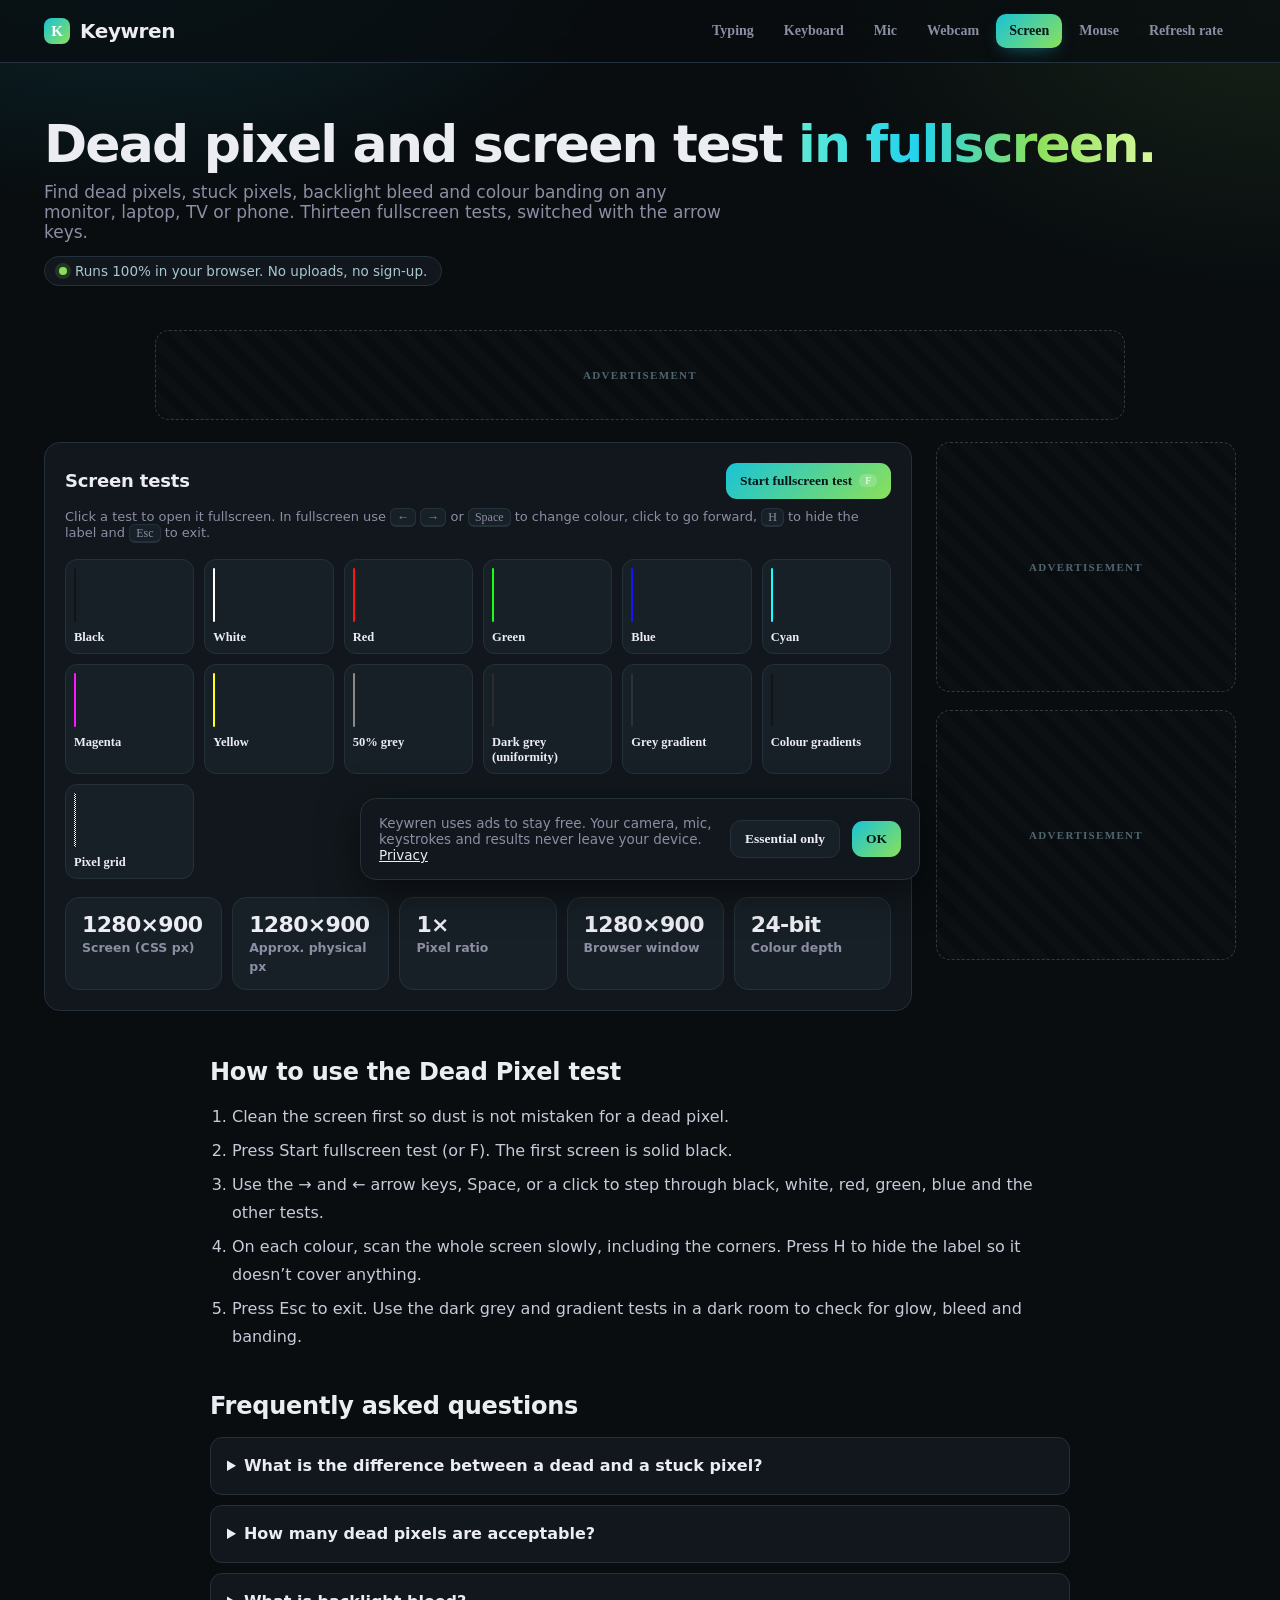
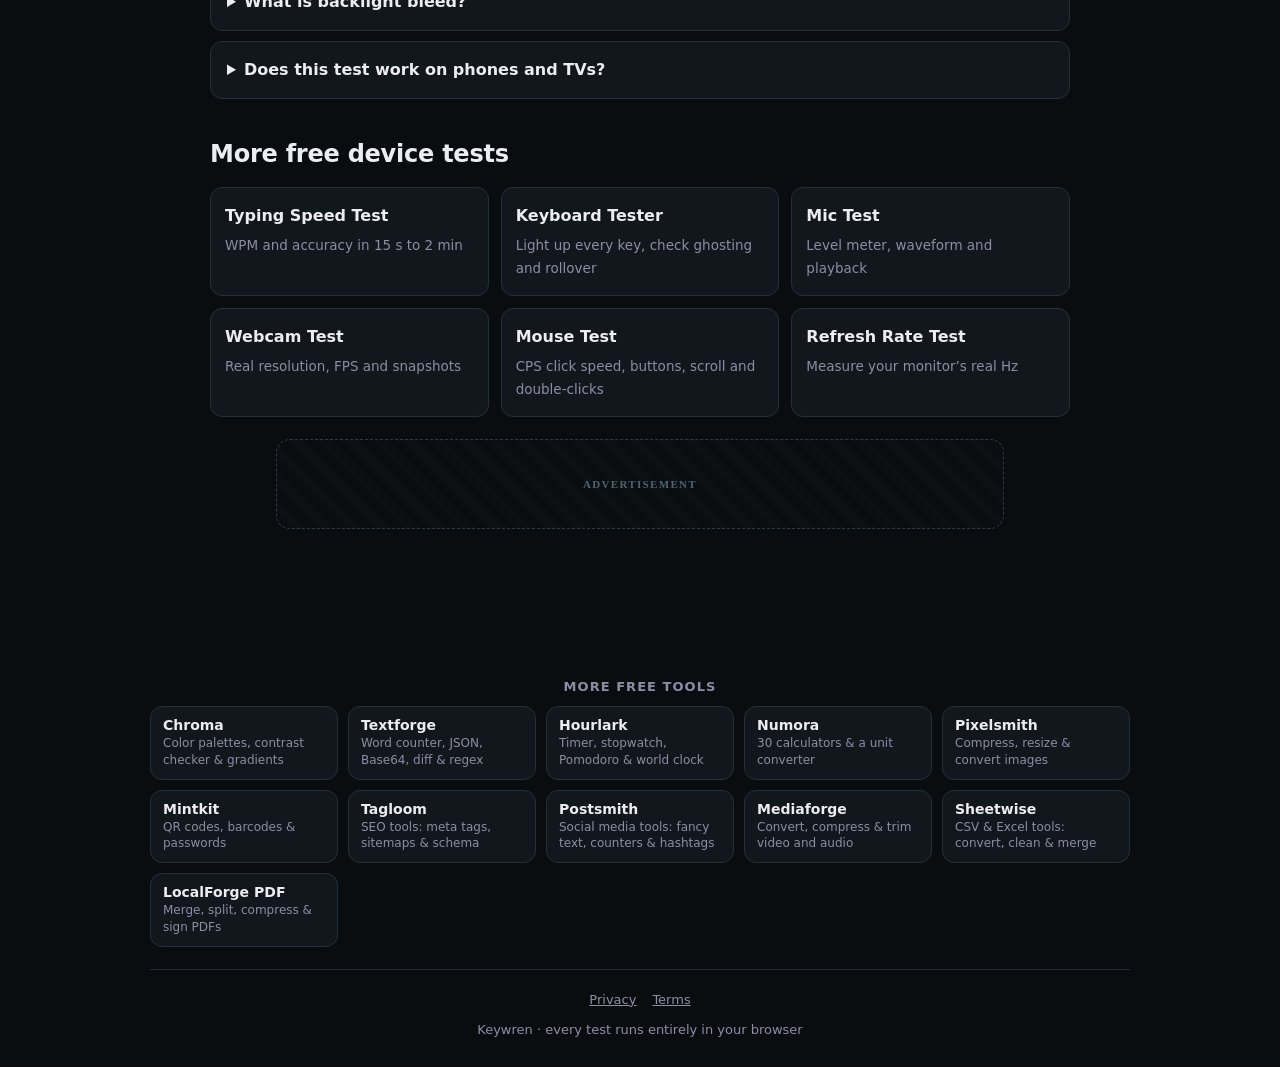
==== dead-pixel-test/index.html @ 9f26860b "Keywren: typing, keyboard, mic, webcam, dead pixel, mouse and refresh rate tests" ====
<!DOCTYPE html>
<html lang="en">
<head>
<meta charset="UTF-8">
<meta http-equiv="Content-Security-Policy" content="default-src 'self'; script-src 'self'; style-src 'self' https://fonts.googleapis.com; font-src https://fonts.gstatic.com; img-src 'self' data: blob:; media-src 'self' blob: mediastream:; connect-src 'self'; object-src 'none'; base-uri 'self'; form-action 'none'; upgrade-insecure-requests">
<meta name="referrer" content="strict-origin-when-cross-origin">
<meta name="viewport" content="width=device-width, initial-scale=1.0">
<title>Dead Pixel Test: Fullscreen Colours, Gradients &amp; Uniformity | Keywren</title>
<meta name="description" content="Free dead pixel and screen test. Fullscreen solid colours, gradients, uniformity and pixel-grid tests with keyboard navigation to find dead or stuck pixels and bleed.">
<meta name="theme-color" content="#090d10">
<link rel="canonical" href="https://cinch2108.github.io/keywren/dead-pixel-test/">
<link rel="icon" href="data:image/svg+xml,%3Csvg xmlns='http://www.w3.org/2000/svg' viewBox='0 0 32 32'%3E%3Cdefs%3E%3ClinearGradient id='g' x1='0' y1='0' x2='1' y2='1'%3E%3Cstop offset='0' stop-color='%2319c3d6'/%3E%3Cstop offset='1' stop-color='%238be05a'/%3E%3C/linearGradient%3E%3C/defs%3E%3Crect width='32' height='32' rx='9' fill='url(%23g)'/%3E%3Crect x='7' y='10' width='18' height='12' rx='2.5' fill='none' stroke='%2305161b' stroke-width='2.2'/%3E%3Cpath d='M11 14h2M15 14h2M19 14h2M12 18h8' stroke='%2305161b' stroke-width='2' stroke-linecap='round'/%3E%3C/svg%3E">
<meta property="og:type" content="website">
<meta property="og:site_name" content="Keywren">
<meta property="og:title" content="Dead Pixel Test: Fullscreen Colours, Gradients &amp; Uniformity | Keywren">
<meta property="og:description" content="Free dead pixel and screen test. Fullscreen solid colours, gradients, uniformity and pixel-grid tests with keyboard navigation to find dead or stuck pixels and bleed.">
<meta property="og:url" content="https://cinch2108.github.io/keywren/dead-pixel-test/">
<meta name="twitter:card" content="summary_large_image">
<meta name="twitter:title" content="Dead Pixel Test: Fullscreen Colours, Gradients &amp; Uniformity | Keywren">
<meta name="twitter:description" content="Free dead pixel and screen test. Fullscreen solid colours, gradients, uniformity and pixel-grid tests with keyboard navigation to find dead or stuck pixels and bleed.">
<script type="application/ld+json">{"@context":"https://schema.org","@type":"WebApplication","name":"Keywren","url":"https://cinch2108.github.io/keywren/dead-pixel-test/","applicationCategory":"UtilitiesApplication","operatingSystem":"Any","browserRequirements":"Requires JavaScript","offers":{"@type":"Offer","price":"0","priceCurrency":"USD"},"description":"Free typing speed test, keyboard tester, microphone test, webcam test, dead pixel and screen test, mouse and CPS test, and monitor refresh rate test. Everything runs locally in the browser."}</script>
<link rel="preconnect" href="https://fonts.googleapis.com">
<link rel="preconnect" href="https://fonts.gstatic.com" crossorigin>
<link href="https://fonts.googleapis.com/css2?family=Inter:wght@400;500;600;700;800&family=JetBrains+Mono:wght@400;500;600;700&display=swap" rel="stylesheet">
<link rel="stylesheet" href="../styles.css">
<script type="application/ld+json">{"@context": "https://schema.org", "@type": "FAQPage", "mainEntity": [{"@type": "Question", "name": "What is the difference between a dead and a stuck pixel?", "acceptedAnswer": {"@type": "Answer", "text": "A dead pixel stays black on every colour, which shows up best on the white screen. A stuck pixel stays one colour (often red, green or blue) and shows up best on black or a contrasting colour. Stuck pixels can sometimes be fixed; dead pixels usually can’t."}}, {"@type": "Question", "name": "How many dead pixels are acceptable?", "acceptedAnswer": {"@type": "Answer", "text": "It depends on the maker’s pixel policy. Many manufacturers only replace a monitor with several dead or bright pixels, and some promise zero bright pixels. Check your warranty and test as soon as you buy a screen so you can return it in time."}}, {"@type": "Question", "name": "What is backlight bleed?", "acceptedAnswer": {"@type": "Answer", "text": "Light from the backlight leaking around the edges of an LCD panel, visible as bright patches on a dark screen. Use the black and dark grey tests in a dim room. A little glow on IPS panels at an angle is normal."}}, {"@type": "Question", "name": "Does this test work on phones and TVs?", "acceptedAnswer": {"@type": "Answer", "text": "Yes. Open the page in your phone or smart TV browser and use fullscreen. On touch screens tap to go to the next colour. Some phone browsers don’t allow fullscreen; the test then fills the browser window instead."}}]}</script>
<script type="application/ld+json">{"@context": "https://schema.org", "@type": "BreadcrumbList", "itemListElement": [{"@type": "ListItem", "position": 1, "name": "Keywren", "item": "https://cinch2108.github.io/keywren/"}, {"@type": "ListItem", "position": 2, "name": "Dead Pixel Test", "item": "https://cinch2108.github.io/keywren/dead-pixel-test/"}]}</script>
</head>
<body data-page="screen">
<a class="skip" href="#main">Skip to tool</a>
<header><div class="nav">
  <a class="logo" href="../" aria-label="Keywren home"><i></i>Keywren</a>
  <nav class="tabs" id="tabs" aria-label="Tools"><a class="tab" href="../">Typing</a><a class="tab" href="../keyboard-tester/">Keyboard</a><a class="tab" href="../mic-test/">Mic</a><a class="tab" href="../webcam-test/">Webcam</a><a class="tab active" href="../dead-pixel-test/" aria-current="page">Screen</a><a class="tab" href="../mouse-test/">Mouse</a><a class="tab" href="../refresh-rate-test/">Refresh rate</a></nav>
</div></header>

<main id="main">
<section class="hero">
  <h1>Dead pixel and screen test <span>in fullscreen.</span></h1>
  <p>Find dead pixels, stuck pixels, backlight bleed and colour banding on any monitor, laptop, TV or phone. Thirteen fullscreen tests, switched with the arrow keys.</p>
  <p class="privacy-note"><span class="dot"></span>Runs 100% in your browser. No uploads, no sign-up.</p>
</section>
<!-- AD SLOT: top leaderboard 970x90 (responsive). Paste ad unit inside. -->
<div class="ad ad-leader" id="ad-top" data-ad-slot="top" aria-label="Advertisement"></div>
<div class="layout"><div class="content">





<section class="view active" id="v-screen" aria-label="Dead pixel and screen test">
  <div class="card">
    <div class="row between"><h2 class="m0">Screen tests</h2><button type="button" class="btn primary" id="scr-start">Start fullscreen test <kbd class="dk">F</kbd></button></div>
    <p class="hint mt2">Click a test to open it fullscreen. In fullscreen use <kbd>←</kbd> <kbd>→</kbd> or <kbd>Space</kbd> to change colour, click to go forward, <kbd>H</kbd> to hide the label and <kbd>Esc</kbd> to exit.</p>
    <div class="swatches mt" id="scr-list"></div>
    <div class="stats5 mt">
      <div class="stat"><b id="sc-res">–</b><span>Screen (CSS px)</span></div>
      <div class="stat"><b id="sc-phys">–</b><span>Approx. physical px</span></div>
      <div class="stat"><b id="sc-dpr">–</b><span>Pixel ratio</span></div>
      <div class="stat"><b id="sc-vp">–</b><span>Browser window</span></div>
      <div class="stat"><b id="sc-depth">–</b><span>Colour depth</span></div>
    </div>
  </div>
  <div class="stage" id="scr-stage" hidden tabindex="-1" aria-label="Fullscreen screen test"><div class="stage-label" id="scr-label"><b id="scr-name"></b><span id="scr-tip"></span><small>← → change · H hide · Esc exit</small></div></div>
</section>



</div>
<aside class="rail"><!-- AD SLOTS: sticky sidebar 300x250 x2 -->
<div class="ad ad-rect" id="ad-side-1" data-ad-slot="side-1" aria-label="Advertisement"></div><div class="ad ad-rect" id="ad-side-2" data-ad-slot="side-2" aria-label="Advertisement"></div></aside>
</div>
<article class="seo">
<h2>How to use the Dead Pixel test</h2>
<ol><li>Clean the screen first so dust is not mistaken for a dead pixel.</li><li>Press Start fullscreen test (or F). The first screen is solid black.</li><li>Use the → and ← arrow keys, Space, or a click to step through black, white, red, green, blue and the other tests.</li><li>On each colour, scan the whole screen slowly, including the corners. Press H to hide the label so it doesn’t cover anything.</li><li>Press Esc to exit. Use the dark grey and gradient tests in a dark room to check for glow, bleed and banding.</li></ol>
<h2>Frequently asked questions</h2>
<details><summary>What is the difference between a dead and a stuck pixel?</summary><p>A dead pixel stays black on every colour, which shows up best on the white screen. A stuck pixel stays one colour (often red, green or blue) and shows up best on black or a contrasting colour. Stuck pixels can sometimes be fixed; dead pixels usually can’t.</p></details><details><summary>How many dead pixels are acceptable?</summary><p>It depends on the maker’s pixel policy. Many manufacturers only replace a monitor with several dead or bright pixels, and some promise zero bright pixels. Check your warranty and test as soon as you buy a screen so you can return it in time.</p></details><details><summary>What is backlight bleed?</summary><p>Light from the backlight leaking around the edges of an LCD panel, visible as bright patches on a dark screen. Use the black and dark grey tests in a dim room. A little glow on IPS panels at an angle is normal.</p></details><details><summary>Does this test work on phones and TVs?</summary><p>Yes. Open the page in your phone or smart TV browser and use fullscreen. On touch screens tap to go to the next colour. Some phone browsers don’t allow fullscreen; the test then fills the browser window instead.</p></details>
<h2>More free device tests</h2>
<div class="toollinks"><a href="../">Typing Speed Test<span>WPM and accuracy in 15 s to 2 min</span></a><a href="../keyboard-tester/">Keyboard Tester<span>Light up every key, check ghosting and rollover</span></a><a href="../mic-test/">Mic Test<span>Level meter, waveform and playback</span></a><a href="../webcam-test/">Webcam Test<span>Real resolution, FPS and snapshots</span></a><a href="../mouse-test/">Mouse Test<span>CPS click speed, buttons, scroll and double-clicks</span></a><a href="../refresh-rate-test/">Refresh Rate Test<span>Measure your monitor’s real Hz</span></a></div>
</article>
<!-- AD SLOT: footer 728x90 -->
<div class="ad ad-foot" id="ad-foot" data-ad-slot="foot" aria-label="Advertisement"></div>
</main>
<div class="toast" id="toast" role="status" aria-live="polite"></div>
<div class="consent" id="consent" role="dialog" aria-label="Cookie notice"><span>Keywren uses ads to stay free. Your camera, mic, keystrokes and results never leave your device. <a href="../privacy.html">Privacy</a></span><button type="button" class="btn" id="c-no">Essential only</button><button type="button" class="btn primary" id="c-yes">OK</button></div>
<footer><!--team--><nav class="more-tools" aria-label="More free tools"><h2>More free tools</h2><ul><li><a href="https://cinch2108.github.io/chroma/" rel="noopener">Chroma</a><span>Color palettes, contrast checker &amp; gradients</span></li><li><a href="https://cinch2108.github.io/textforge/" rel="noopener">Textforge</a><span>Word counter, JSON, Base64, diff &amp; regex</span></li><li><a href="https://cinch2108.github.io/hourlark/" rel="noopener">Hourlark</a><span>Timer, stopwatch, Pomodoro &amp; world clock</span></li><li><a href="https://cinch2108.github.io/numora/" rel="noopener">Numora</a><span>30 calculators &amp; a unit converter</span></li><li><a href="https://cinch2108.github.io/pixelsmith/" rel="noopener">Pixelsmith</a><span>Compress, resize &amp; convert images</span></li><li><a href="https://cinch2108.github.io/mintkit/" rel="noopener">Mintkit</a><span>QR codes, barcodes &amp; passwords</span></li><li><a href="https://cinch2108.github.io/tagloom/" rel="noopener">Tagloom</a><span>SEO tools: meta tags, sitemaps &amp; schema</span></li><li><a href="https://cinch2108.github.io/postsmith/" rel="noopener">Postsmith</a><span>Social media tools: fancy text, counters &amp; hashtags</span></li><li><a href="https://cinch2108.github.io/mediaforge/" rel="noopener">Mediaforge</a><span>Convert, compress &amp; trim video and audio</span></li><li><a href="https://cinch2108.github.io/datakit/" rel="noopener">Sheetwise</a><span>CSV &amp; Excel tools: convert, clean &amp; merge</span></li><li><a href="https://cinch2108.github.io/" rel="noopener">LocalForge PDF</a><span>Merge, split, compress &amp; sign PDFs</span></li></ul></nav><!--/team--><div class="footlinks"><a href="../privacy.html">Privacy</a><a href="../terms.html">Terms</a></div><br>Keywren · every test runs entirely in your browser</footer>

<script src="../app.js" defer></script>
</body>
</html>
---- styles.css ----
[hidden]{display:none!important}
:root{
  --bg:#090d10;--panel:#11171c;--panel2:#172027;--line:#25313a;--text:#ececf3;--muted:#8d8da3;
  --accent:#19c3d6;--accent2:#8be05a;--radius:16px;--add:#5cffa0;--del:#ff6b7f;
}
*{box-sizing:border-box;margin:0;padding:0}
html{scroll-behavior:smooth}
body{font-family:Inter,system-ui,sans-serif;background:var(--bg);color:var(--text);min-height:100vh;-webkit-font-smoothing:antialiased}
body::before{content:"";position:fixed;inset:0;pointer-events:none;z-index:-1;
  background:radial-gradient(900px 500px at 10% -10%,rgba(25,195,214,.16),transparent 60%),radial-gradient(800px 500px at 100% 0%,rgba(139,224,90,.10),transparent 60%)}
.mono,.code,.code-ta{font-family:"JetBrains Mono",ui-monospace,monospace}
.skip{position:absolute;left:-999px;top:8px;z-index:200;background:#fff;color:#111;padding:8px 12px;border-radius:8px}
.skip:focus{left:8px}
:focus-visible{outline:2px solid var(--accent);outline-offset:2px}
header{position:sticky;top:0;z-index:50;backdrop-filter:blur(14px);background:rgba(9,13,16,.72);border-bottom:1px solid var(--line)}
.nav{max-width:1240px;margin:auto;display:flex;align-items:center;gap:22px;padding:14px 24px}
.logo{display:flex;align-items:center;gap:10px;font-weight:800;font-size:20px;letter-spacing:-.02em;flex-shrink:0}
.logo i{width:26px;height:26px;border-radius:8px;background:linear-gradient(135deg,var(--accent),var(--accent2));display:grid;place-items:center;font-style:normal}
.logo i::after{content:"K";color:#fff;font:800 15px Inter}
.tabs{display:flex;gap:4px;flex-wrap:wrap;margin-left:auto}
.tab{background:none;border:0;color:var(--muted);font:600 14px Inter;padding:9px 13px;border-radius:10px;cursor:pointer;transition:.15s;text-decoration:none;white-space:nowrap}
.tab:hover{color:var(--text);background:var(--panel2)}
.tab.active{color:#05161b;background:linear-gradient(135deg,var(--accent),var(--accent2))}
main{max-width:1240px;margin:auto;padding:28px 24px 80px}
.hero{padding:26px 0 22px}
.hero h1{font-size:clamp(30px,4.4vw,52px);font-weight:800;letter-spacing:-.035em;line-height:1.05}
.hero h1 span{background:linear-gradient(90deg,#5eead4,#22d3ee,#8be05a,#d9f99d);-webkit-background-clip:text;background-clip:text;color:transparent}
.hero p{color:var(--muted);margin-top:10px;font-size:17px;max-width:680px}
.resume{margin-top:14px}
.resume a{display:inline-flex;gap:8px;align-items:center;background:var(--panel);border:1px solid var(--line);border-radius:999px;padding:7px 14px;color:var(--text);text-decoration:none;font-size:13.5px;font-weight:600}
.resume a:hover{border-color:var(--accent)}
.view{display:none;animation:fade .3s ease}
.view.active{display:block}
@keyframes fade{from{opacity:0;transform:translateY(6px)}to{opacity:1;transform:none}}
.card{background:var(--panel);border:1px solid var(--line);border-radius:var(--radius);padding:20px;min-width:0}
.card.pad0{padding:0;overflow:hidden;display:flex;flex-direction:column}
.cardhead{display:flex;justify-content:space-between;align-items:center;gap:10px;padding:10px 12px 10px 16px;border-bottom:1px solid var(--line);min-height:52px}
.row{display:flex;gap:12px;align-items:center;flex-wrap:wrap}
.row.tight{gap:6px}.row.between{justify-content:space-between}.push{margin-left:auto}
.toolbar{gap:10px}
.grid2{display:grid;grid-template-columns:minmax(0,1fr) minmax(0,1fr);gap:18px}
.split{display:grid;grid-template-columns:minmax(0,1.6fr) minmax(0,1fr);gap:18px}
@media(max-width:860px){.grid2,.split{grid-template-columns:1fr}.tabs{margin-left:0;flex-wrap:nowrap;overflow-x:auto;width:100%;scrollbar-width:none}.nav{flex-wrap:wrap;gap:10px}}
.btn{background:var(--panel2);border:1px solid var(--line);color:var(--text);font:600 13.5px Inter;padding:10px 14px;border-radius:11px;cursor:pointer;transition:.15s;display:inline-flex;align-items:center;gap:7px;white-space:nowrap}
.btn:hover{border-color:#3b4f5a;background:#1d2a32}
.btn:active{transform:translateY(1px)}
.btn.sm{padding:7px 11px;font-size:12.5px;border-radius:9px}
.btn.primary{background:linear-gradient(135deg,var(--accent),var(--accent2));border:0;color:#05161b}
.btn.primary:hover{filter:brightness(1.1)}
.btn.flash{border-color:var(--accent);background:rgba(25,195,214,.16)}
.dk{background:rgba(255,255,255,.18);border:0;color:#fff;font-size:10.5px}
select,input[type=text],input[type=number]{background:var(--panel2);border:1px solid var(--line);color:var(--text);font:500 14px Inter;padding:10px 12px;border-radius:11px;outline:none}
select:focus,input:focus,textarea:focus{border-color:var(--accent)}
label.lbl,.lbl{font-size:12px;color:var(--muted);font-weight:600;text-transform:uppercase;letter-spacing:.06em;display:block;margin-bottom:6px}
.check{display:inline-flex;align-items:center;gap:7px;font-size:13.5px;color:#c9c9d8;cursor:pointer;user-select:none}
.check input{accent-color:var(--accent);width:16px;height:16px}
.col-checks{display:flex;flex-direction:column;gap:6px}
h2{font-size:18px;font-weight:700;margin-bottom:14px;letter-spacing:-.01em}
.hint{color:var(--muted);font-size:13px}.hint.pad{padding:20px}
kbd{background:var(--panel2);border:1px solid var(--line);border-bottom-width:2px;border-radius:6px;padding:1px 6px;font:500 12px "JetBrains Mono"}
.ta{width:100%;min-height:220px;resize:vertical;background:var(--panel2);border:1px solid var(--line);border-radius:12px;color:var(--text);font:400 15px/1.65 Inter;padding:14px 16px;outline:none;display:block}
.ta.tall{min-height:420px}
.ta.flat{border:0;border-radius:0;background:transparent;flex:1;min-height:340px}
.ta.flat.tall{min-height:480px}
.code-ta{font-size:13.5px;line-height:1.6;tab-size:4}
.ta[readonly]{color:#d8d8e6}
.pill{display:inline-flex;align-items:center;gap:6px;font:600 12px Inter;padding:5px 10px;border-radius:999px;background:var(--panel2);border:1px solid var(--line);color:var(--muted);text-transform:none;letter-spacing:0}
.pill.ok{color:var(--add);border-color:rgba(92,255,160,.3);background:rgba(92,255,160,.07)}
.pill.bad{color:var(--del);border-color:rgba(255,107,127,.35);background:rgba(255,107,127,.08)}
.pill.warn{color:#ffc35c;border-color:rgba(255,195,92,.35);background:rgba(255,195,92,.07)}
.pill.sm{padding:2px 8px;font-size:11px;margin-left:6px}
.seg{display:inline-flex;background:var(--panel2);border:1px solid var(--line);border-radius:11px;padding:3px}
.seg button{background:none;border:0;color:var(--muted);font:600 13px Inter;padding:7px 12px;border-radius:8px;cursor:pointer}
.seg button.on{background:var(--panel);color:#fff;box-shadow:inset 0 0 0 1px #33454f}
.chipbar{display:flex;flex-wrap:wrap;gap:8px}
.chipbar .btn{font-size:13px;padding:8px 12px}
.chipbar .btn.done{border-color:var(--accent)}

.stats{display:grid;grid-template-columns:1fr 1fr;gap:10px;align-content:start}
.stat{background:var(--panel);border:1px solid var(--line);border-radius:14px;padding:14px 16px}
.stat b{display:block;font-size:24px;font-weight:800;letter-spacing:-.03em;font-variant-numeric:tabular-nums}
.stat span{font-size:12.5px;color:var(--muted);font-weight:600}
.stat.hero-stat b{font-size:38px;background:linear-gradient(135deg,#67e8f9,#bef264);-webkit-background-clip:text;background-clip:text;color:transparent}
.stat.wide{grid-column:1/-1}
.toast{position:fixed;bottom:26px;left:50%;transform:translateX(-50%) translateY(30px);background:#fff;color:#111;font-weight:700;padding:11px 18px;border-radius:12px;opacity:0;transition:.25s;z-index:130;font-size:14px;pointer-events:none}
.toast.show{opacity:1;transform:translateX(-50%)}
footer{text-align:center;color:var(--muted);font-size:13px;padding:30px}
.mt{margin-top:18px}.mt2{margin-top:10px}

/* ad slots: fixed sizes so ads never shift the layout */
.ad:empty::before{content:"Advertisement"}
.ad{display:flex;align-items:center;justify-content:center;border:1px dashed #2c3b45;border-radius:14px;color:#4f6570;font:600 11px Inter;letter-spacing:.12em;text-transform:uppercase;background:repeating-linear-gradient(45deg,transparent 0 10px,rgba(255,255,255,.015) 10px 20px);margin:22px auto;overflow:hidden}
.ad-leader{width:100%;max-width:970px;height:90px}
.ad-rect{width:300px;height:250px;margin:0 auto}
.ad-foot{width:100%;max-width:728px;height:90px}
.layout{display:grid;grid-template-columns:minmax(0,1fr) 300px;gap:24px}
.content{min-width:0}
.rail{position:sticky;top:84px;align-self:start;display:flex;flex-direction:column;gap:18px}
.rail .ad{margin:0}
@media(max-width:1100px){.layout{grid-template-columns:1fr}.rail{position:static;flex-direction:row;flex-wrap:wrap;justify-content:center}}
@media(max-width:760px){.ad-leader,.ad-foot{max-width:320px;height:100px}main{padding:18px 14px 60px}.nav{padding:12px 14px}.stats{grid-template-columns:1fr 1fr}}
.footlinks a{color:var(--muted);margin:0 8px}
.consent{position:fixed;left:20px;right:20px;bottom:20px;max-width:560px;margin:auto;background:var(--panel);border:1px solid var(--line);border-radius:16px;padding:16px 18px;display:none;gap:12px;align-items:center;z-index:120;box-shadow:0 10px 40px rgba(0,0,0,.5);font-size:13.5px;color:var(--muted)}
.consent.show{display:flex}.consent a{color:var(--text)}
@media(max-width:560px){.consent.show{flex-wrap:wrap}}

/* SEO content */
.seo{max-width:860px;margin:40px auto 0;line-height:1.75;color:#c9c9d8}
.seo h2{font-size:24px;color:var(--text);margin:34px 0 10px}.seo h3{font-size:17px;color:var(--text);margin:20px 0 6px}
.seo ol,.seo ul{padding-left:22px}.seo li{margin:6px 0}
.seo code{font:13px "JetBrains Mono";background:var(--panel2);padding:1px 5px;border-radius:5px}
.seo details{background:var(--panel);border:1px solid var(--line);border-radius:12px;padding:14px 16px;margin:10px 0}
.seo summary{cursor:pointer;font-weight:700;color:var(--text)}
.seo details p{margin-top:8px}
.toollinks{display:grid;grid-template-columns:repeat(auto-fit,minmax(220px,1fr));gap:12px;margin-top:12px}
.toollinks a{display:block;background:var(--panel);border:1px solid var(--line);border-radius:12px;padding:14px;color:var(--text);text-decoration:none;font-weight:700}
.toollinks a span{display:block;font-weight:400;color:var(--muted);font-size:13.5px;margin-top:4px}
.toollinks a:hover{border-color:var(--accent)}
.legal{max-width:760px;line-height:1.7}.legal h2{margin-top:26px}.legal p{color:#c9c9d8;margin-top:8px}.legal a{color:var(--text)}
.m0{margin:0}a.logo{color:inherit;text-decoration:none}.legal h1{font-size:40px;letter-spacing:-.03em;margin:16px 0}.legal a.back,.legal p.upd{color:var(--muted)}
.more-tools{max-width:980px;margin:0 auto 22px;padding:18px 0 22px;border-bottom:1px solid var(--line)}.more-tools h2{font-size:13px;font-weight:700;letter-spacing:.08em;text-transform:uppercase;color:var(--muted);margin:0 0 12px}.more-tools ul{list-style:none;margin:0;padding:0;display:grid;grid-template-columns:repeat(auto-fit,minmax(170px,1fr));gap:10px;text-align:left}.more-tools li{background:var(--panel);border:1px solid var(--line);border-radius:12px;padding:10px 12px;transition:border-color .15s}.more-tools li:hover,.more-tools li:focus-within{border-color:var(--accent)}.more-tools a{display:block;color:var(--text);font-weight:700;text-decoration:none;font-size:14px}.more-tools a:hover{text-decoration:underline}.more-tools span{display:block;color:var(--muted);font-size:12px;margin-top:2px;line-height:1.4}

/* ---------- Keywren tools ---------- */
.grow{flex:1;min-width:180px}
.privacy-note{display:inline-flex;align-items:center;gap:8px;font-size:13.5px!important;color:#a9c7cf!important;margin-top:14px!important;background:var(--panel);border:1px solid var(--line);border-radius:999px;padding:6px 14px}
.privacy-note .dot{width:8px;height:8px;border-radius:50%;background:var(--accent2);box-shadow:0 0 0 4px rgba(139,224,90,.15)}
.tab.active{box-shadow:0 6px 18px -8px rgba(25,195,214,.6)}
.btn[disabled]{opacity:.45;cursor:not-allowed}
.seg button:focus-visible{outline:2px solid var(--accent)}
.msg{border-radius:12px;padding:11px 14px;font-size:14px;background:var(--panel2);border:1px solid var(--line);color:#cfe1e6}
.msg.ok{border-color:rgba(139,224,90,.35);background:rgba(139,224,90,.07);color:#c9f3b0}
.msg.warn{border-color:rgba(255,195,92,.35);background:rgba(255,195,92,.07);color:#ffd994}
.msg.bad{border-color:rgba(255,107,127,.4);background:rgba(255,107,127,.08);color:#ffb3be}
.stats2{display:grid;grid-template-columns:1fr 1fr;gap:10px}
.stats4{display:grid;grid-template-columns:repeat(4,minmax(0,1fr));gap:10px}
.stats5{display:grid;grid-template-columns:repeat(5,minmax(0,1fr));gap:10px}
.stat{background:var(--panel2)}
.stat b{font-size:22px}
@media(max-width:760px){.stats4,.stats5{grid-template-columns:1fr 1fr}}
.kv{display:grid;grid-template-columns:max-content 1fr;gap:7px 16px;font-size:13.5px}
.kv dt{color:var(--muted)}.kv dd{color:var(--text);word-break:break-word}
.tablewrap{overflow-x:auto}
.tbl{width:100%;border-collapse:collapse;font-size:14px}
.tbl th{text-align:left;color:var(--muted);font-weight:600;font-size:12px;text-transform:uppercase;letter-spacing:.06em;padding:8px 10px;border-bottom:1px solid var(--line)}
.tbl td{padding:9px 10px;border-bottom:1px solid rgba(255,255,255,.04);font-variant-numeric:tabular-nums}
.tbl tr:last-child td{border-bottom:0}

/* typing */
.live4{display:grid;grid-template-columns:repeat(4,minmax(0,1fr));gap:10px}
.lv{background:var(--panel2);border:1px solid var(--line);border-radius:14px;padding:12px 16px}
.lv b{display:block;font:800 30px Inter;letter-spacing:-.03em;font-variant-numeric:tabular-nums;color:#e9fbff}
.lv span{font-size:12.5px;color:var(--muted);font-weight:600}
.lv:first-child b{color:var(--accent)}
@media(max-width:560px){.live4{grid-template-columns:1fr 1fr}}
.ty-box{position:relative;background:var(--panel2);border:1px solid var(--line);border-radius:16px;padding:22px 24px;cursor:text;transition:border-color .15s}
.ty-box.focused{border-color:var(--accent);box-shadow:0 0 0 4px rgba(25,195,214,.12)}
.ty-viewport{height:calc(3 * 2.1em);overflow:hidden;font-size:clamp(18px,2.2vw,25px)}
.ty-words{line-height:2.1em;color:#5d7480;transition:transform .15s ease;user-select:none;word-break:normal}
.ty-words .w{display:inline-block;white-space:pre}
.ty-words .c{position:relative;border-radius:3px}
.ty-words .c.ok{color:#e9fbff}
.ty-words .c.bad{color:#ff6b7f;background:rgba(255,107,127,.14);text-decoration:underline;text-decoration-color:rgba(255,107,127,.7)}
.ty-words .c.sp.bad{background:rgba(255,107,127,.35)}
.ty-words .c.cur::before{content:"";position:absolute;left:-1px;top:.25em;bottom:.25em;width:2px;background:var(--accent);border-radius:2px;animation:blink 1s steps(1) infinite}
.ty-box.running .c.cur::before{animation:none}
@keyframes blink{50%{opacity:0}}
.ty-input{position:absolute;inset:0;width:100%;height:100%;opacity:0;border:0;background:transparent;color:transparent;caret-color:transparent;cursor:text;font-size:16px}
.ty-focus{position:absolute;inset:0;display:grid;place-items:center;border-radius:16px;background:rgba(9,13,16,.62);backdrop-filter:blur(3px);color:var(--text);font-weight:700;pointer-events:none;transition:opacity .15s}
.ty-box.focused .ty-focus,.ty-box.finished .ty-focus{opacity:0}
.ty-box.finished .ty-words{opacity:.55}
.result{border-color:rgba(25,195,214,.45);background:linear-gradient(180deg,rgba(25,195,214,.08),transparent 60%),var(--panel)}
.result .hero-stat b{font-size:42px}

/* keyboard */
.kb-wrap{overflow-x:auto;padding-bottom:4px}
.kb{display:grid;grid-template-columns:repeat(92,minmax(0,1fr));grid-auto-rows:46px;gap:5px;min-width:860px}
.key{display:flex;align-items:center;justify-content:center;background:#0f161b;border:1px solid var(--line);border-bottom-width:3px;border-radius:8px;font:600 12.5px Inter;color:#9fb3bd;user-select:none;transition:background .08s,border-color .08s,color .08s,transform .05s;overflow:hidden;white-space:nowrap}
.key.r0{margin-bottom:10px;font-size:11.5px}
.key.done{background:rgba(139,224,90,.12);border-color:rgba(139,224,90,.5);color:#d6f7c4}
.key.down{background:linear-gradient(135deg,var(--accent),var(--accent2));border-color:transparent;color:#05161b;transform:translateY(1px)}
.legend{display:flex;gap:16px;flex-wrap:wrap;font-size:12.5px;color:var(--muted)}
.legend span{display:inline-flex;align-items:center;gap:6px}
.lg{width:14px;height:14px;border-radius:4px;border:1px solid var(--line);background:#0f161b;display:inline-block}
.lg.done{background:rgba(139,224,90,.2);border-color:rgba(139,224,90,.5)}
.lg.down{background:linear-gradient(135deg,var(--accent),var(--accent2));border:0}
.keychips{display:flex;flex-wrap:wrap;gap:6px;min-height:34px;align-items:center}
.keychips kbd{font-size:14px;padding:4px 10px;border-color:var(--accent);color:#e9fbff}
.log{list-style:none;max-height:230px;overflow:auto;font-size:12.5px;color:#b5c7cf;background:#0d1317;border:1px solid var(--line);border-radius:12px;padding:8px 12px}
.log li{padding:2px 0;white-space:pre}
.log:empty::before{content:"Press a key…";color:var(--muted)}

/* mic */
.meter{position:relative;height:26px;border-radius:999px;background:#0d1317;border:1px solid var(--line);overflow:visible}
.meter-fill{position:absolute;inset:0;border-radius:999px;background:linear-gradient(90deg,#19c3d6 0%,#8be05a 70%,#ffc35c 88%,#ff6b7f 100%);transform-origin:left center;transform:scaleX(0);transition:transform .05s linear}
.meter-peak{position:absolute;top:-4px;bottom:-4px;width:3px;margin-left:-1px;border-radius:2px;background:#fff;left:0%;opacity:.85}
.meter-ticks{position:absolute;left:0;right:0;top:32px;display:flex;justify-content:space-between;font:500 11px "JetBrains Mono";color:var(--muted)}
.big-read{font-size:26px;font-weight:700;margin-top:18px;color:#e9fbff}
.wave,.graph,.ufo{display:block;width:100%;height:auto;background:#0d1317;border:1px solid var(--line);border-radius:14px}
#mic-play audio{flex:1;min-width:240px;height:40px}

/* webcam */
.cam-stage{position:relative;aspect-ratio:16/9;background:#05090b;border:1px solid var(--line);border-radius:16px;overflow:hidden;display:grid;place-items:center}
.cam-stage video{width:100%;height:100%;object-fit:contain;display:none}
.cam-stage.on video{display:block}
video.mirror{transform:scaleX(-1)}
.cam-empty{display:flex;flex-direction:column;align-items:center;gap:6px;color:var(--muted);text-align:center;padding:20px}
.cam-empty b{color:var(--text);font-size:18px}
.cam-empty::before{content:"";width:64px;height:46px;border-radius:12px;border:3px solid #33454f;margin-bottom:8px}
.snaps{display:grid;grid-template-columns:repeat(auto-fill,minmax(170px,1fr));gap:12px}
.snap{background:var(--panel2);border:1px solid var(--line);border-radius:12px;padding:8px;display:flex;flex-direction:column;gap:8px}
.snap img{width:100%;border-radius:8px;display:block}

/* screen */
.swatches{display:grid;grid-template-columns:repeat(auto-fill,minmax(120px,1fr));gap:10px}
.sw{background:var(--panel2);border:1px solid var(--line);border-radius:12px;padding:8px;cursor:pointer;display:flex;flex-direction:column;gap:8px;color:var(--text);font:600 12.5px Inter;text-align:left;transition:border-color .15s}
.sw:hover,.sw:focus-visible{border-color:var(--accent)}
.sw i{display:block;height:54px;border-radius:8px;border:1px solid rgba(255,255,255,.08)}
.stage{position:fixed;inset:0;z-index:300;cursor:pointer;outline:none}
.stage.nocursor{cursor:none}
.stage-label{position:absolute;left:50%;bottom:28px;transform:translateX(-50%);background:rgba(0,0,0,.72);color:#fff;border-radius:14px;padding:12px 18px;display:flex;flex-direction:column;gap:3px;max-width:min(560px,90vw);text-align:center;font-size:14px;pointer-events:none;border:1px solid rgba(255,255,255,.15)}
.stage-label small{color:#bbb;font-size:12px}
.st-black{background:#000}.st-white{background:#fff}.st-red{background:#f00}.st-green{background:#0f0}.st-blue{background:#00f}
.st-cyan{background:#0ff}.st-magenta{background:#f0f}.st-yellow{background:#ff0}.st-gray{background:#808080}.st-dark{background:#1a1a1a}
.st-grad{background:linear-gradient(90deg,#000,#fff)}
.st-rgb{background:linear-gradient(90deg,#000,#f00) top/100% 25% no-repeat,linear-gradient(90deg,#000,#0f0) 0 33.333%/100% 25% no-repeat,linear-gradient(90deg,#000,#00f) 0 66.666%/100% 25% no-repeat,linear-gradient(90deg,#000,#fff) bottom/100% 25% no-repeat,#000}
.st-grid{background:repeating-conic-gradient(#000 0 25%,#fff 0 50%) 0 0/2px 2px;image-rendering:pixelated}
body.noscroll{overflow:hidden}

/* mouse */
.cps-area{display:flex;flex-direction:column;align-items:center;justify-content:center;gap:6px;min-height:220px;border-radius:18px;border:2px dashed #2c3b45;background:radial-gradient(400px 200px at 50% 50%,rgba(25,195,214,.10),transparent 70%),#0d1317;cursor:pointer;user-select:none;touch-action:manipulation;transition:border-color .15s,background .15s}
.cps-area:hover{border-color:var(--accent)}
.cps-area b{font:800 clamp(34px,5vw,56px) Inter;letter-spacing:-.03em;font-variant-numeric:tabular-nums}
.cps-area span{color:var(--muted);font-size:14px;text-align:center;padding:0 12px}
.cps-area.run{border-style:solid;border-color:var(--accent);background:radial-gradient(400px 200px at 50% 50%,rgba(25,195,214,.2),transparent 70%),#0d1317}
.cps-area.done{border-style:solid;border-color:var(--accent2)}
.cps-area.done b{background:linear-gradient(135deg,#67e8f9,#bef264);-webkit-background-clip:text;background-clip:text;color:transparent}
.mb-grid{display:grid;grid-template-columns:minmax(0,1fr) minmax(0,1fr);gap:18px}
@media(max-width:860px){.mb-grid{grid-template-columns:1fr}}
.mb-area{min-height:340px;border-radius:18px;border:1px solid var(--line);background:#0d1317;display:flex;flex-direction:column;align-items:center;justify-content:center;gap:16px;user-select:none;cursor:crosshair}
.mouse{position:relative;width:150px;height:230px;border-radius:75px 75px 70px 70px;border:2px solid #33454f;background:#111a20;display:grid;grid-template-columns:1fr 34px 1fr;grid-template-rows:96px 1fr}
.mz{display:flex;align-items:center;justify-content:center;color:#6c8590;font:700 13px Inter;transition:background .08s,color .08s}
.mz-0{border-right:2px solid #33454f;border-bottom:2px solid #33454f;border-top-left-radius:73px}
.mz-2{border-left:2px solid #33454f;border-bottom:2px solid #33454f;border-top-right-radius:73px}
.mz-1{border-bottom:2px solid #33454f}
.mz-3,.mz-4{position:absolute;left:-14px;width:12px;height:34px;border-radius:6px 0 0 6px;border:2px solid #33454f;border-right:0;background:#111a20;font-size:9px}
.mz-3{top:118px}.mz-4{top:78px}
.mz.on{background:linear-gradient(135deg,var(--accent),var(--accent2));color:#05161b}
.wheel{width:14px;height:34px;border-radius:7px;border:2px solid #4f6570;display:block;transition:transform .1s,border-color .1s}
.wheel.up{transform:translateY(-4px);border-color:var(--accent)}.wheel.down{transform:translateY(4px);border-color:var(--accent2)}

/* refresh */
.rr-top{display:grid;grid-template-columns:minmax(0,1fr) minmax(0,1.3fr);gap:18px;align-items:stretch}
@media(max-width:760px){.rr-top{grid-template-columns:1fr}}
.rr-hz{display:flex;flex-direction:column;justify-content:center;align-items:flex-start;background:radial-gradient(300px 160px at 20% 30%,rgba(25,195,214,.16),transparent 70%),var(--panel2);border:1px solid var(--line);border-radius:16px;padding:22px 24px}
.rr-hz b{font:800 clamp(56px,8vw,88px)/1 Inter;letter-spacing:-.04em;background:linear-gradient(135deg,#67e8f9,#bef264);-webkit-background-clip:text;background-clip:text;color:transparent;font-variant-numeric:tabular-nums}
.rr-hz span{font-weight:800;font-size:20px;color:var(--muted);margin-top:4px}
.rr-hz small{color:#a9c7cf;font-size:13.5px;margin-top:10px}
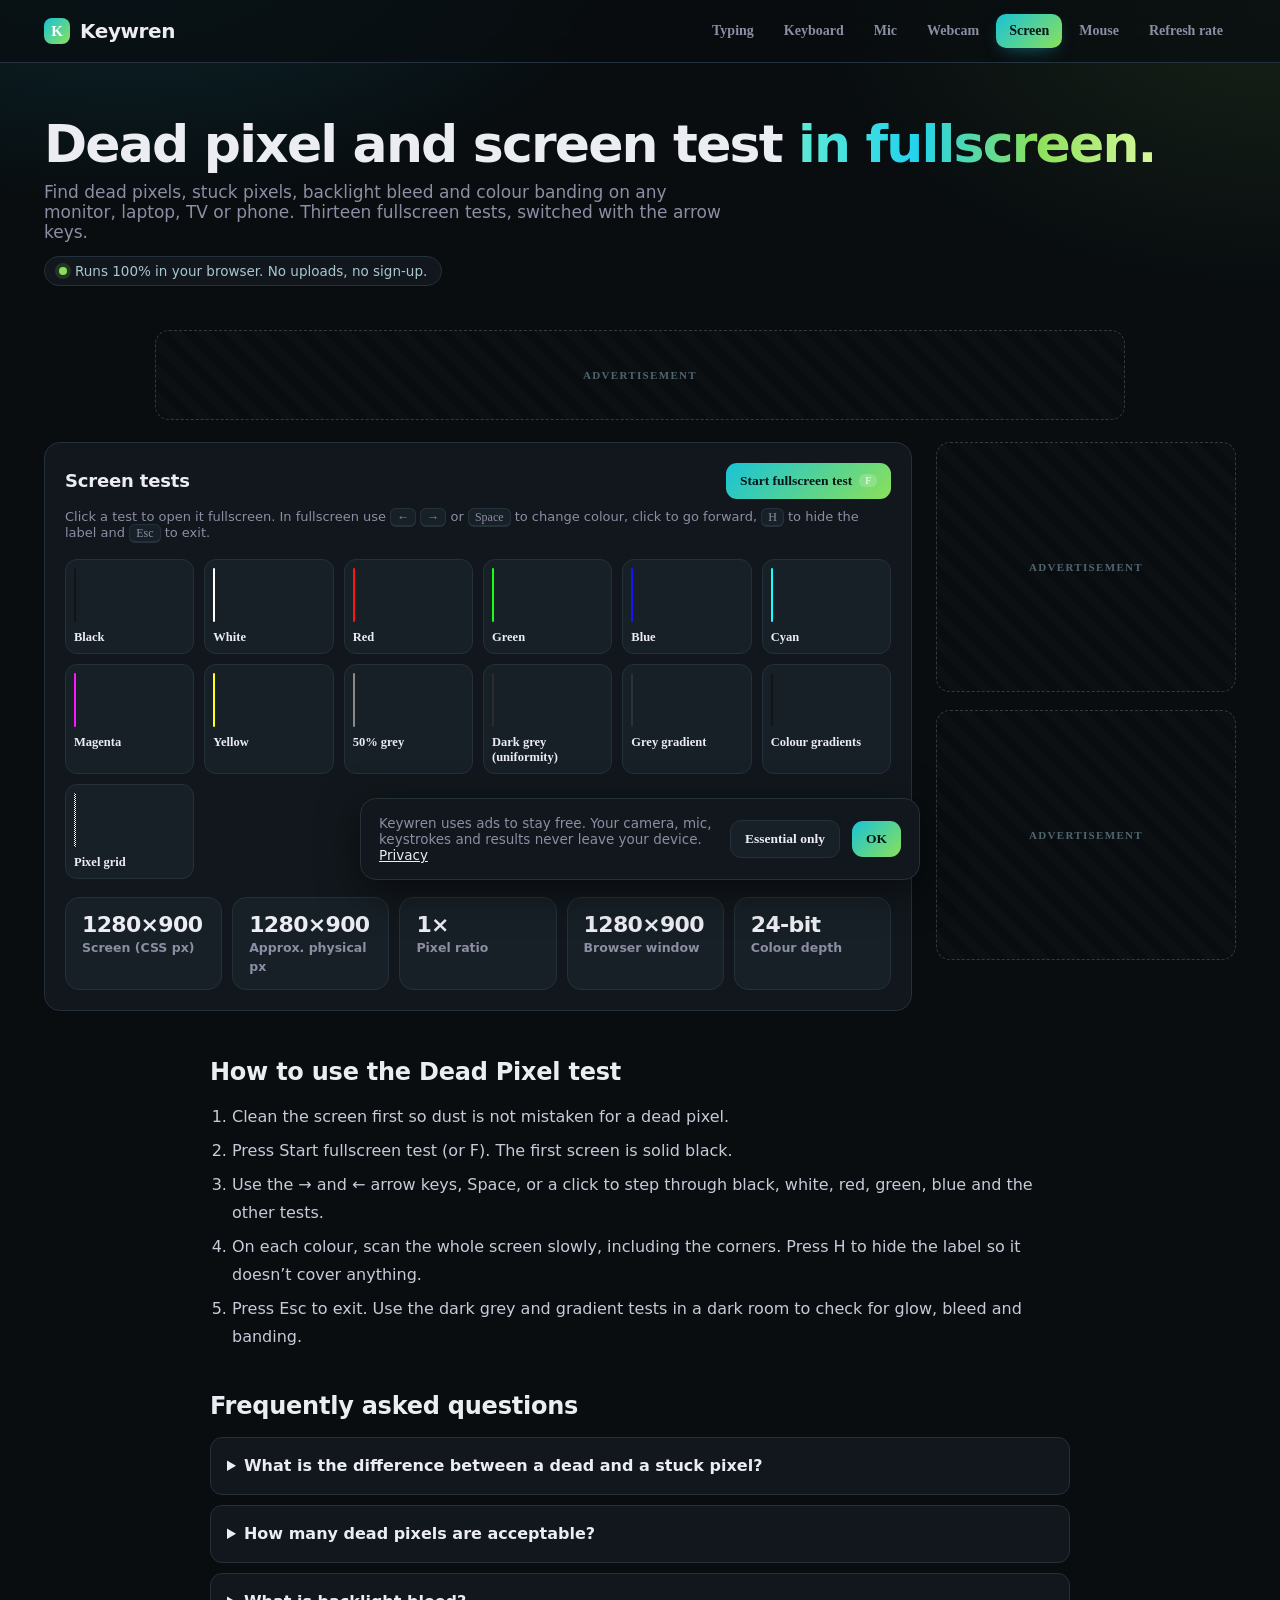
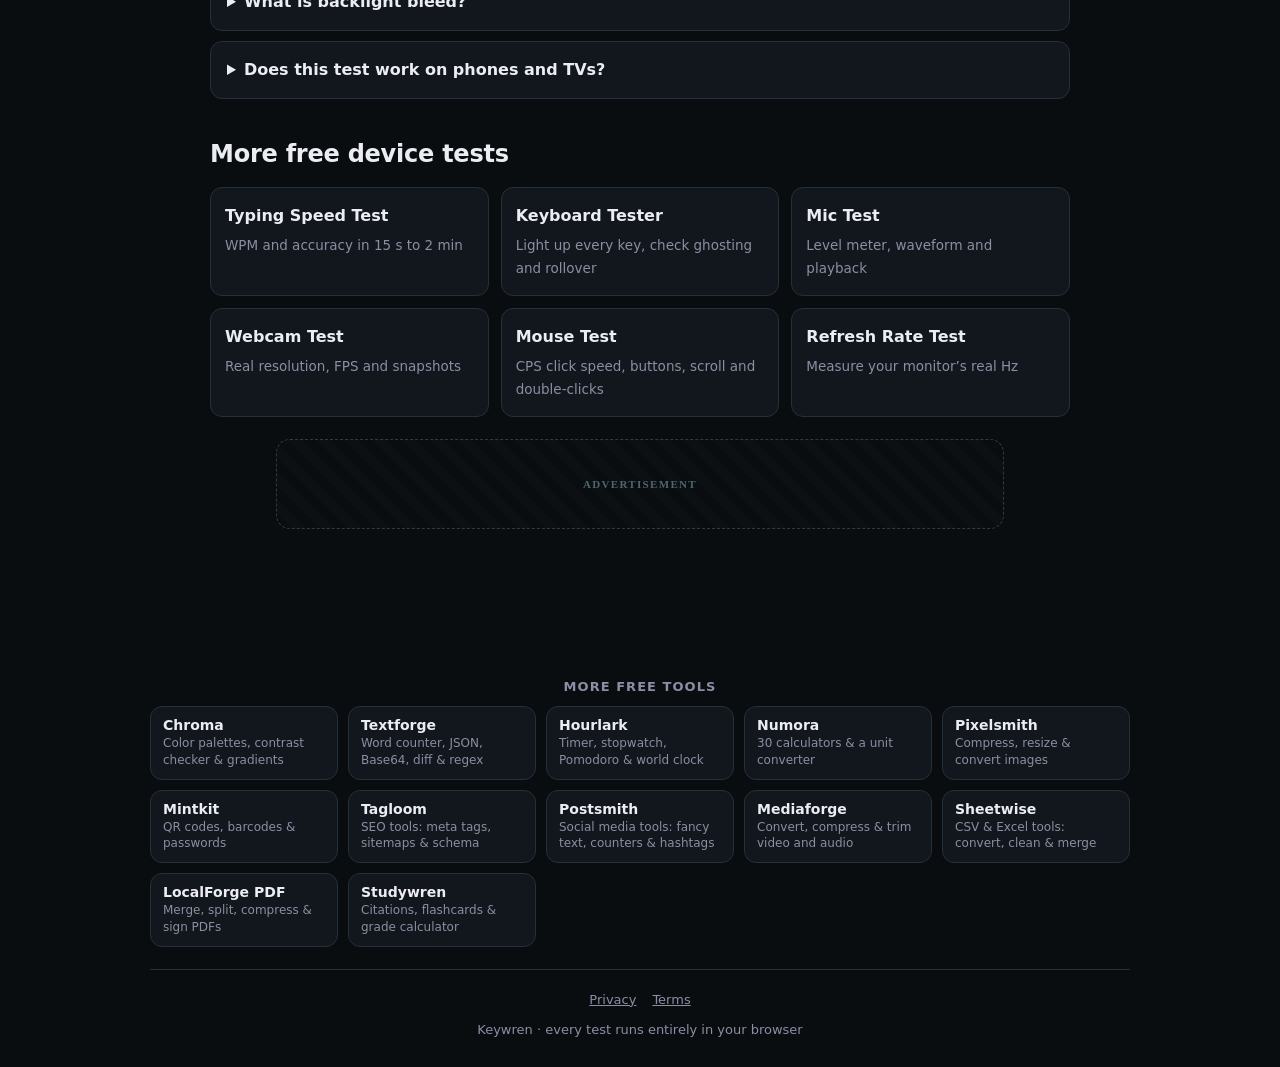
==== commit e395b0c0: "Footer: add Keywren and Studywren to More free tools" ====
--- a/dead-pixel-test/index.html
+++ b/dead-pixel-test/index.html
@@ -82,7 +82,7 @@
 </main>
 <div class="toast" id="toast" role="status" aria-live="polite"></div>
 <div class="consent" id="consent" role="dialog" aria-label="Cookie notice"><span>Keywren uses ads to stay free. Your camera, mic, keystrokes and results never leave your device. <a href="../privacy.html">Privacy</a></span><button type="button" class="btn" id="c-no">Essential only</button><button type="button" class="btn primary" id="c-yes">OK</button></div>
-<footer><!--team--><nav class="more-tools" aria-label="More free tools"><h2>More free tools</h2><ul><li><a href="https://cinch2108.github.io/chroma/" rel="noopener">Chroma</a><span>Color palettes, contrast checker &amp; gradients</span></li><li><a href="https://cinch2108.github.io/textforge/" rel="noopener">Textforge</a><span>Word counter, JSON, Base64, diff &amp; regex</span></li><li><a href="https://cinch2108.github.io/hourlark/" rel="noopener">Hourlark</a><span>Timer, stopwatch, Pomodoro &amp; world clock</span></li><li><a href="https://cinch2108.github.io/numora/" rel="noopener">Numora</a><span>30 calculators &amp; a unit converter</span></li><li><a href="https://cinch2108.github.io/pixelsmith/" rel="noopener">Pixelsmith</a><span>Compress, resize &amp; convert images</span></li><li><a href="https://cinch2108.github.io/mintkit/" rel="noopener">Mintkit</a><span>QR codes, barcodes &amp; passwords</span></li><li><a href="https://cinch2108.github.io/tagloom/" rel="noopener">Tagloom</a><span>SEO tools: meta tags, sitemaps &amp; schema</span></li><li><a href="https://cinch2108.github.io/postsmith/" rel="noopener">Postsmith</a><span>Social media tools: fancy text, counters &amp; hashtags</span></li><li><a href="https://cinch2108.github.io/mediaforge/" rel="noopener">Mediaforge</a><span>Convert, compress &amp; trim video and audio</span></li><li><a href="https://cinch2108.github.io/datakit/" rel="noopener">Sheetwise</a><span>CSV &amp; Excel tools: convert, clean &amp; merge</span></li><li><a href="https://cinch2108.github.io/" rel="noopener">LocalForge PDF</a><span>Merge, split, compress &amp; sign PDFs</span></li></ul></nav><!--/team--><div class="footlinks"><a href="../privacy.html">Privacy</a><a href="../terms.html">Terms</a></div><br>Keywren · every test runs entirely in your browser</footer>
+<footer><!--team--><nav class="more-tools" aria-label="More free tools"><h2>More free tools</h2><ul><li><a href="https://cinch2108.github.io/chroma/" rel="noopener">Chroma</a><span>Color palettes, contrast checker &amp; gradients</span></li><li><a href="https://cinch2108.github.io/textforge/" rel="noopener">Textforge</a><span>Word counter, JSON, Base64, diff &amp; regex</span></li><li><a href="https://cinch2108.github.io/hourlark/" rel="noopener">Hourlark</a><span>Timer, stopwatch, Pomodoro &amp; world clock</span></li><li><a href="https://cinch2108.github.io/numora/" rel="noopener">Numora</a><span>30 calculators &amp; a unit converter</span></li><li><a href="https://cinch2108.github.io/pixelsmith/" rel="noopener">Pixelsmith</a><span>Compress, resize &amp; convert images</span></li><li><a href="https://cinch2108.github.io/mintkit/" rel="noopener">Mintkit</a><span>QR codes, barcodes &amp; passwords</span></li><li><a href="https://cinch2108.github.io/tagloom/" rel="noopener">Tagloom</a><span>SEO tools: meta tags, sitemaps &amp; schema</span></li><li><a href="https://cinch2108.github.io/postsmith/" rel="noopener">Postsmith</a><span>Social media tools: fancy text, counters &amp; hashtags</span></li><li><a href="https://cinch2108.github.io/mediaforge/" rel="noopener">Mediaforge</a><span>Convert, compress &amp; trim video and audio</span></li><li><a href="https://cinch2108.github.io/datakit/" rel="noopener">Sheetwise</a><span>CSV &amp; Excel tools: convert, clean &amp; merge</span></li><li><a href="https://cinch2108.github.io/" rel="noopener">LocalForge PDF</a><span>Merge, split, compress &amp; sign PDFs</span></li><li><a href="https://cinch2108.github.io/studywren/" rel="noopener">Studywren</a><span>Citations, flashcards &amp; grade calculator</span></li></ul></nav><!--/team--><div class="footlinks"><a href="../privacy.html">Privacy</a><a href="../terms.html">Terms</a></div><br>Keywren · every test runs entirely in your browser</footer>
 
 <script src="../app.js" defer></script>
 </body>
